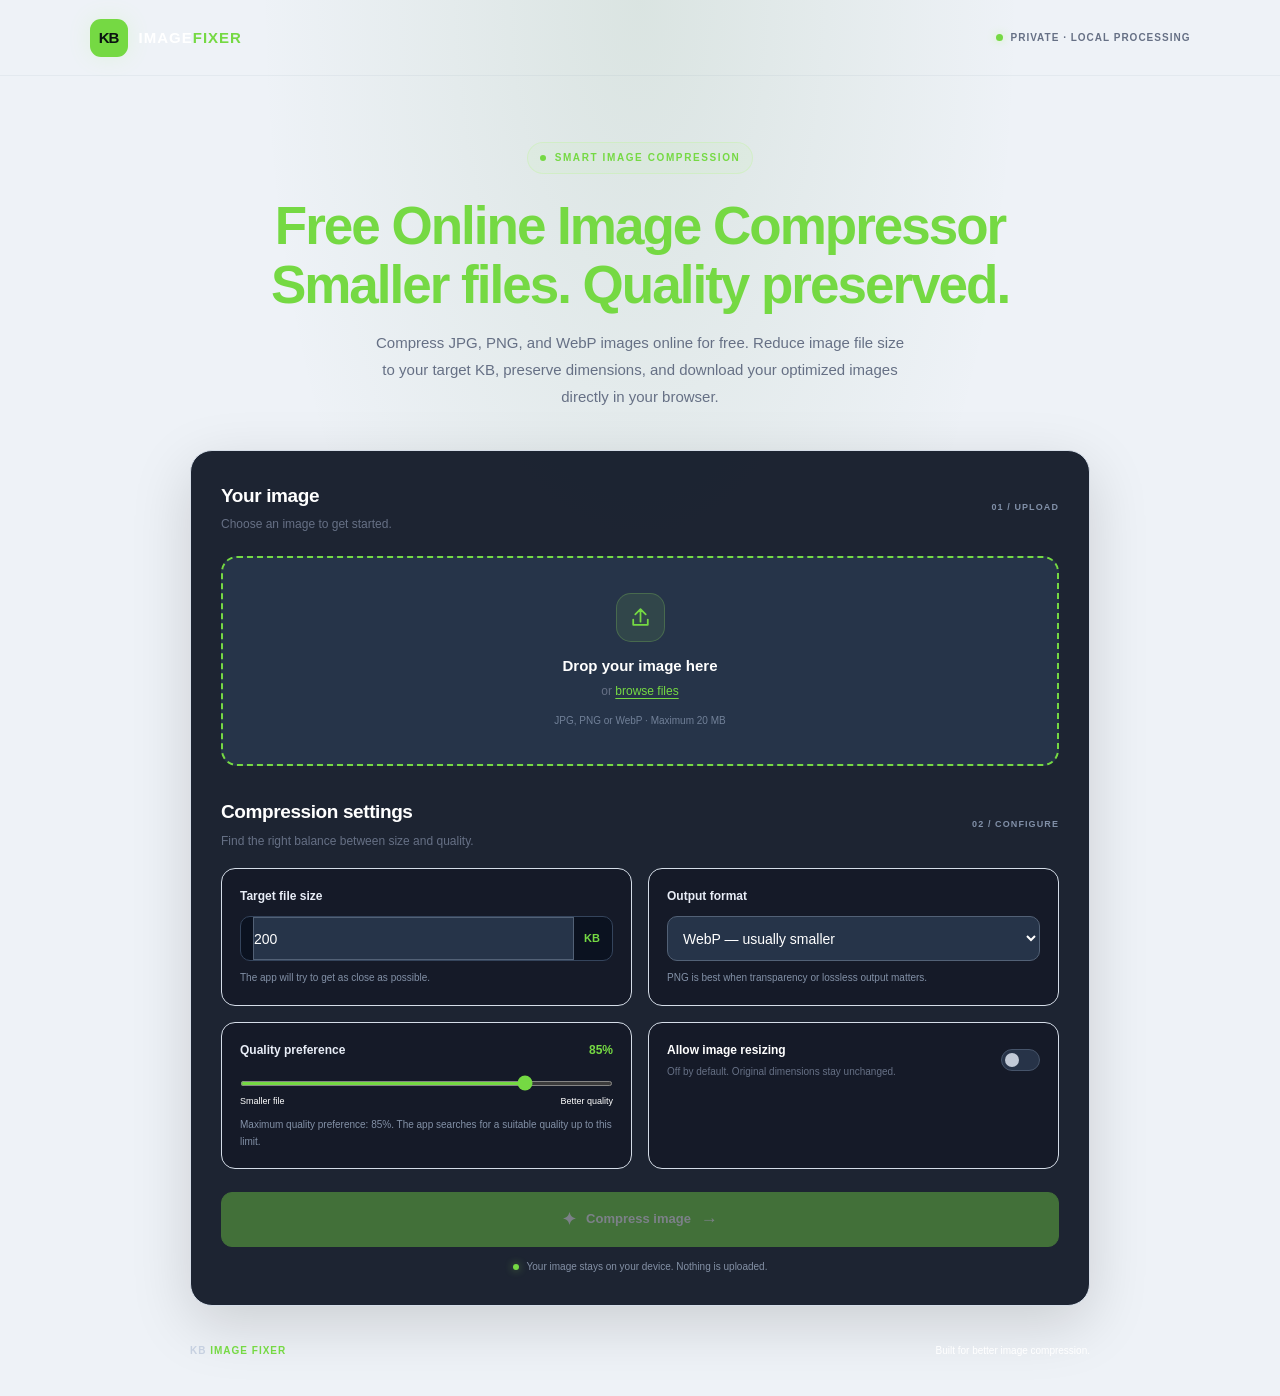
==== index.html @ eba6a5d3 "index.html" ====
<!DOCTYPE html>
<html lang="en">
<head>
  <meta property="og:title" content="KB Image Fixer - Free Online Image Compressor">
<meta property="og:description" content="Compress JPG, PNG, and WebP images for free. Reduce file size and download your images directly in your browser.">
<meta property="og:url" content="https://kbfixerofficial.netlify.app/">
<meta property="og:type" content="website">
  <meta name="description" content="KB Image Fixer is a free online image compressor that reduces JPG, PNG, and WebP file sizes to your target KB without uploading images to a server.">
  <meta charset="UTF-8">
  <meta name="viewport" content="width=device-width, initial-scale=1.0">
  <meta name="theme-color" content="#080d19">
  <title>KB Image Fixer</title>
  <link rel="stylesheet" href="style.css">
<link rel="icon" type="image/svg+xml" href="favicon.svg">
</head>
<body>
  <header class="topbar">
    <a class="brand" href="#" aria-label="KBImage Fixer home">
      <span class="brand-icon">KB</span>
      <span>IMAGE<span class="green">FIXER</span></span>
    </a>
    <span class="local-badge">
      <span class="status-dot"></span> PRIVATE · LOCAL PROCESSING
    </span>
  </header>

  <main class="container">
    <section class="hero">
      <div class="eyebrow"><span></span> SMART IMAGE COMPRESSION</div>
  <h1>Free Online Image Compressor<br><span>Smaller files. Quality preserved.</span></h1>
     <p>Compress JPG, PNG, and WebP images online for free. Reduce image file size to your target KB, preserve dimensions, and download your optimized images directly in your browser.</p>
    </section>

    <section class="workspace">
      <div class="section-heading">
        <div>
          <h2>Your image</h2>
          <p>Choose an image to get started.</p>
        </div>
        <span class="step-label">01 / UPLOAD</span>
      </div>

      <label class="dropzone" id="dropzone" for="fileInput">
        <input
          id="fileInput"
          type="file"
          accept="image/jpeg,image/png,image/webp"
          hidden
        >
        <div class="upload-icon">
          <svg viewBox="0 0 24 24" aria-hidden="true">
            <path d="M12 16V4m0 0L7 9m5-5 5 5M5 14v5h14v-5"/>
          </svg>
        </div>
        <h3>Drop your image here</h3>
        <p>or <span class="green underline">browse files</span></p>
        <span class="file-hint">JPG, PNG or WebP · Maximum 20 MB</span>
      </label>

      <div class="selected-file hidden" id="selectedFile">
        <div class="file-symbol">IMG</div>
        <div class="file-info">
          <strong id="fileName">image.jpg</strong>
          <span id="fileDetails">0 KB · 0 × 0 px</span>
        </div>
        <button class="icon-button" id="removeButton" type="button"
          aria-label="Remove selected image" title="Remove image">×</button>
      </div>

      <div class="settings-grid">
        <div class="section-heading settings-title">
          <div>
            <h2>Compression settings</h2>
            <p>Find the right balance between size and quality.</p>
          </div>
          <span class="step-label">02 / CONFIGURE</span>
        </div>

        <div class="setting-card">
          <label for="targetSize">Target file size</label>
          <div class="input-with-unit">
            <input id="targetSize" type="number" min="1" max="20000"
              value="200" step="1">
            <span>KB</span>
          </div>
          <p class="help-text">The app will try to get as close as possible.</p>
        </div>

        <div class="setting-card">
          <label for="outputFormat">Output format</label>
          <select id="outputFormat">
            <option value="image/webp">WebP — usually smaller</option>
            <option value="image/jpeg">JPEG — widely compatible</option>
            <option value="image/png">PNG — lossless</option>
          </select>
          <p class="help-text">PNG is best when transparency or lossless output matters.</p>
        </div>

        <div class="setting-card quality-card" id="qualityCard">
          <div class="label-row">
            <label for="quality">Quality preference</label>
            <span class="quality-value" id="qualityValue">85%</span>
          </div>
          <input id="quality" type="range" min="40" max="98" value="85">
          <div class="range-labels">
            <span>Smaller file</span>
            <span>Better quality</span>
          </div>
          <p class="help-text" id="qualityHelp">
            Balanced starting point. The app will search for a suitable quality.
          </p>
        </div>

        <div class="setting-card resize-card">
          <label class="toggle-row" for="allowResize">
            <span>
              <strong>Allow image resizing</strong>
              <small>Off by default. Original dimensions stay unchanged.</small>
            </span>
            <input type="checkbox" id="allowResize">
            <span class="toggle-ui" aria-hidden="true"></span>
          </label>
          <div class="resize-options hidden" id="resizeOptions">
            <label for="maxWidth">Maximum width</label>
            <div class="input-with-unit">
              <input id="maxWidth" type="number" min="100" max="12000"
                value="1920" step="100">
              <span>px</span>
            </div>
            <p class="help-text">
              Resizing is used only when necessary to help reach your target.
            </p>
          </div>
        </div>
      </div>

      <div class="warning-box hidden" id="formatWarning" role="status"></div>

      <button id="compressButton" class="primary-button" type="button" disabled>
        <span class="button-icon">✦</span>
        <span id="buttonText">Compress image</span>
        <span class="button-arrow">→</span>
      </button>
      <p class="privacy-note">
        <span class="status-dot"></span>
        Your image stays on your device. Nothing is uploaded.
      </p>
    </section>

    <section class="results hidden" id="results" aria-live="polite">
      <div class="section-heading">
        <div>
          <h2>Your compressed image</h2>
          <p id="resultSubtitle">Compression results</p>
        </div>
        <span class="step-label">03 / RESULT</span>
      </div>

      <div class="result-stats">
        <div class="stat-card">
          <span>Original size</span>
          <strong id="originalSize">—</strong>
        </div>
        <div class="stat-card highlight-stat">
          <span>Compressed size</span>
          <strong id="compressedSize">—</strong>
        </div>
        <div class="stat-card">
          <span>Size reduction</span>
          <strong id="reduction">—</strong>
        </div>
      </div>

      <div class="preview-grid">
        <div class="preview-card">
          <div class="preview-heading">
            <span>ORIGINAL</span>
            <span id="originalDimensions">—</span>
          </div>
          <div class="preview-image">
            <img id="originalPreview" alt="Original image preview">
          </div>
        </div>
        <div class="preview-card">
          <div class="preview-heading">
            <span>COMPRESSED</span>
            <span id="compressedDimensions">—</span>
          </div>
          <div class="preview-image">
            <img id="compressedPreview" alt="Compressed image preview">
          </div>
        </div>
      </div>

      <div class="result-message" id="resultMessage" role="status"></div>

      <div class="result-actions">
        <button id="downloadButton" class="primary-button" type="button">
          Download compressed image <span class="button-arrow">↓</span>
        </button>
        <button id="startOverButton" class="secondary-button" type="button">
          Try another image
        </button>
      </div>
    </section>

    <footer>
      <span class="brand-footer">KB <span class="green">IMAGE FIXER</span></span>
      <span>Built for better image compression.</span>
    </footer>
  </main>

  <script src="script.js"></script>
</body>
</html>
---- style.css ----
:root {
  --bg: #EEF2F7;
  --panel: #FFFFFF;
  --panel-light: #E4EAF2;
  --border: #D5DDE8;
  --green: #75D943;
  --text: #172033;
  --muted: #667085;
}
}

* {
  box-sizing: border-box;
}

html {
  scroll-behavior: smooth;
}

body {
  margin: 0;
  min-height: 100vh;
  background:
    radial-gradient(ellipse at 50% 0%, rgba(75, 128, 70, 0.12), transparent 42%),
    var(--bg);
  color: var(--text);
  font-family: Inter, "Segoe UI", Arial, sans-serif;
  font-size: 14px;
  line-height: 1.6;
}

button,
input,
select {
  font: inherit;
}

button {
  cursor: pointer;
}

button:focus-visible,
input:focus-visible,
select:focus-visible,
.dropzone:focus-within {
  outline: 2px solid var(--green);
  outline-offset: 3px;
}

.hidden {
  display: none !important;
}

.green {
  color: var(--green);
}

.topbar {
  height: 76px;
  padding: 0 7%;
  border-bottom: 1px solid rgba(149, 162, 183, 0.12);
  display: flex;
  justify-content: space-between;
  align-items: center;
  gap: 20px;
}

.brand {
  display: inline-flex;
  align-items: center;
  gap: 11px;
  color: var(--text);
  text-decoration: none;
  font-size: 15px;
  font-weight: 850;
  letter-spacing: 1px;
}

.brand-icon {
  width: 38px;
  height: 38px;
  display: grid;
  place-items: center;
  border-radius: 11px;
  background: var(--green);
  color: #0a1210;
  font-size: 15px;
  letter-spacing: -1px;
  box-shadow: 0 0 22px rgba(163, 255, 95, 0.15);
}

.local-badge {
  display: flex;
  align-items: center;
  gap: 8px;
  color: var(--muted);
  font-size: 10px;
  letter-spacing: 1px;
  font-weight: 700;
}

.status-dot {
  width: 7px;
  height: 7px;
  flex: 0 0 7px;
  display: inline-block;
  background: var(--green);
  border-radius: 50%;
  box-shadow: 0 0 9px rgba(163, 255, 95, 0.45);
}

.container {
  width: min(900px, 88%);
  margin: 0 auto;
}

.hero {
  text-align: center;
  padding: 66px 0 40px;
}

.eyebrow {
  display: inline-flex;
  align-items: center;
  gap: 9px;
  padding: 7px 12px;
  border: 1px solid rgba(163, 255, 95, 0.2);
  border-radius: 100px;
  background: rgba(163, 255, 95, 0.055);
  color: var(--green);
  font-size: 10px;
  font-weight: 800;
  letter-spacing: 1.6px;
}

.eyebrow span {
  width: 6px;
  height: 6px;
  border-radius: 50%;
  background: var(--green);
}

.hero h1 {
  margin: 22px 0 14px;
  font-size: clamp(35px, 6vw, 53px);
  font-weight: 850;
  line-height: 1.12;
  letter-spacing: -2px;
}

.hero h1 span {
  color: var(--green);
}

.hero > p {
  max-width: 530px;
  margin: 0 auto;
  color: var(--muted);
  font-size: 15px;
  line-height: 1.8;
}

.workspace,
.results {
  padding: 30px;
  border: 1px solid var(--border);
  border-radius: 22px;
  background: rgba(16, 24, 39, 0.94);
  box-shadow: 0 18px 60px rgba(0, 0, 0, 0.15);
}

.section-heading {
  display: flex;
  justify-content: space-between;
  align-items: center;
  gap: 15px;
  margin-bottom: 22px;
}

.section-heading h2 {
  margin: 0 0 4px;
  font-size: 19px;
  letter-spacing: -0.4px;
}

.section-heading p {
  margin: 0;
  color: var(--muted);
  font-size: 12px;
}

.step-label {
  color: #8190a8;
  font-size: 9px;
  font-weight: 800;
  letter-spacing: 1.1px;
  white-space: nowrap;
}

.dropzone {
  min-height: 210px;
  padding: 27px 18px;
  border: 1px dashed #42516b;
  border-radius: var(--radius);
  background: rgba(8, 13, 25, 0.5);
  display: flex;
  flex-direction: column;
  align-items: center;
  justify-content: center;
  text-align: center;
  cursor: pointer;
  transition: border-color 0.2s, background 0.2s, transform 0.2s;
}

.dropzone:hover,
.dropzone.dragging {
  border-color: var(--green);
  background: rgba(163, 255, 95, 0.045);
}

.dropzone.dragging {
  transform: scale(1.005);
}

.upload-icon {
  width: 49px;
  height: 49px;
  margin-bottom: 12px;
  display: grid;
  place-items: center;
  border: 1px solid rgba(163, 255, 95, 0.2);
  border-radius: 15px;
  background: rgba(163, 255, 95, 0.09);
}

.upload-icon svg {
  width: 25px;
  height: 25px;
  fill: none;
  stroke: var(--green);
  stroke-width: 1.7;
  stroke-linecap: round;
  stroke-linejoin: round;
}

.dropzone h3 {
  margin: 0;
  font-size: 15px;
}

.dropzone p {
  margin: 4px 0 12px;
  color: var(--muted);
  font-size: 12px;
}

.underline {
  text-decoration: underline;
  text-underline-offset: 3px;
}

.file-hint {
  color: #718098;
  font-size: 10px;
}

.selected-file {
  display: flex;
  align-items: center;
  gap: 12px;
  margin-top: 13px;
  padding: 13px;
  border: 1px solid var(--border);
  border-radius: 12px;
  background: var(--panel-light);
}

.file-symbol {
  width: 39px;
  height: 39px;
  display: grid;
  place-items: center;
  border-radius: 10px;
  background: rgba(163, 255, 95, 0.1);
  color: var(--green);
  font-size: 10px;
  font-weight: 850;
}

.file-info {
  min-width: 0;
  flex: 1;
  display: flex;
  flex-direction: column;
}

.file-info strong {
  overflow-wrap: anywhere;
  font-size: 12px;
}

.file-info span {
  color: var(--muted);
  font-size: 11px;
}

.icon-button {
  width: 32px;
  height: 32px;
  border: 1px solid var(--border);
  border-radius: 9px;
  background: transparent;
  color: var(--muted);
  font-size: 22px;
  line-height: 1;
}

.icon-button:hover {
  border-color: var(--danger);
  color: var(--danger);
}

.settings-grid {
  display: grid;
  grid-template-columns: repeat(2, minmax(0, 1fr));
  gap: 16px;
  margin-top: 31px;
}

.settings-title {
  grid-column: 1 / -1;
  margin: 0 0 1px;
}

.setting-card {
  min-width: 0;
  padding: 18px;
  border: 1px solid var(--border);
  border-radius: 14px;
  background: rgba(8, 13, 25, 0.38);
}

.setting-card > label,
.setting-card > .label-row > label,
.resize-options > label {
  display: block;
  margin-bottom: 10px;
  color: #e8edf7;
  font-size: 12px;
  font-weight: 750;
}

.input-with-unit {
  display: flex;
  align-items: center;
  gap: 10px;
  padding: 0 12px;
  border: 1px solid #34445c;
  border-radius: 10px;
  background: #0b1220;
}

.input-with-unit:focus-within {
  border-color: var(--green);
}

.input-with-unit input {
  width: 100%;
  min-width: 0;
  height: 43px;
  padding: 0;
  border: none;
  outline: none;
  background: transparent;
  color: var(--text);
  font-size: 14px;
}

.input-with-unit input:focus-visible {
  outline: none;
}

.input-with-unit span {
  color: var(--green);
  font-size: 11px;
  font-weight: 800;
}

select {
  width: 100%;
  min-height: 45px;
  padding: 0 11px;
  border: 1px solid #34445c;
  border-radius: 10px;
  background: #0b1220;
  color: var(--text);
  font-size: 12px;
}

select option {
  background: #101827;
}

.help-text {
  margin: 9px 0 0;
  color: #8391a7;
  font-size: 10px;
  line-height: 1.65;
}

.label-row {
  display: flex;
  justify-content: space-between;
  align-items: center;
  gap: 10px;
}

.label-row label {
  margin-bottom: 10px;
}

.quality-value {
  margin-bottom: 10px;
  color: var(--green);
  font-size: 12px;
  font-weight: 850;
}

input[type="range"] {
  width: 100%;
  height: 5px;
  margin: 8px 0;
  border-radius: 10px;
  accent-color: var(--green);
  cursor: pointer;
}

.range-labels {
  display: flex;
  justify-content: space-between;
  gap: 10px;
  color: #8491a6;
  font-size: 9px;
}

.toggle-row {
  display: flex !important;
  align-items: center;
  justify-content: space-between;
  gap: 12px;
  margin: 0 !important;
  cursor: pointer;
}

.toggle-row > span:first-child {
  min-width: 0;
}

.toggle-row strong,
.toggle-row small {
  display: block;
}

.toggle-row strong {
  font-size: 12px;
}

.toggle-row small {
  margin-top: 4px;
  color: var(--muted);
  font-size: 10px;
  line-height: 1.6;
  font-weight: 400;
}

.toggle-row input {
  position: absolute;
  width: 1px;
  height: 1px;
  opacity: 0;
}

.toggle-ui {
  position: relative;
  width: 39px;
  height: 22px;
  flex: 0 0 39px;
  border: 1px solid #46546a;
  border-radius: 30px;
  background: #273348;
  transition: background 0.2s;
}

.toggle-ui::after {
  position: absolute;
  top: 3px;
  left: 3px;
  width: 14px;
  height: 14px;
  border-radius: 50%;
  background: #c2cad7;
  content: "";
  transition: transform 0.2s, background 0.2s;
}

.toggle-row input:checked + .toggle-ui {
  border-color: var(--green);
  background: rgba(163, 255, 95, 0.23);
}

.toggle-row input:checked + .toggle-ui::after {
  transform: translateX(17px);
  background: var(--green);
}

.toggle-row input:focus-visible + .toggle-ui {
  outline: 2px solid var(--green);
  outline-offset: 3px;
}

.resize-options {
  margin-top: 18px;
  padding-top: 15px;
  border-top: 1px solid var(--border);
}

.warning-box {
  margin-top: 17px;
  padding: 12px 14px;
  border: 1px solid rgba(255, 191, 92, 0.25);
  border-radius: 10px;
  background: rgba(255, 191, 92, 0.07);
  color: #ffd18c;
  font-size: 11px;
  line-height: 1.7;
}

.warning-box.error {
  border-color: rgba(255, 119, 127, 0.3);
  background: rgba(255, 119, 127, 0.07);
  color: #ffadb2;
}

.primary-button {
  width: 100%;
  min-height: 51px;
  padding: 13px 18px;
  border: 1px solid var(--green);
  border-radius: 11px;
  background: var(--green);
  color: #0b1408;
  display: flex;
  align-items: center;
  justify-content: center;
  gap: 10px;
  font-size: 13px;
  font-weight: 850;
  transition: background 0.2s, box-shadow 0.2s, transform 0.2s;
}

#compressButton {
  margin-top: 23px;
}

.primary-button:not(:disabled):hover {
  background: #b6ff85;
  box-shadow: 0 0 25px rgba(163, 255, 95, 0.15);
  transform: translateY(-1px);
}

.primary-button:disabled {
  opacity: 0.42;
  cursor: not-allowed;
}

.button-icon {
  font-size: 17px;
}

.button-arrow {
  font-size: 17px;
}

.privacy-note {
  margin: 12px 0 0;
  display: flex;
  align-items: center;
  justify-content: center;
  gap: 8px;
  color: #8491a6;
  font-size: 10px;
}

.privacy-note .status-dot {
  width: 6px;
  height: 6px;
  flex-basis: 6px;
}

.results {
  margin-top: 22px;
}

.result-stats {
  display: grid;
  grid-template-columns: repeat(3, minmax(0, 1fr));
  gap: 12px;
  margin-bottom: 20px;
}

.stat-card {
  min-width: 0;
  padding: 16px 13px;
  border: 1px solid var(--border);
  border-radius: 12px;
  background: rgba(8, 13, 25, 0.38);
}

.stat-card span {
  display: block;
  color: var(--muted);
  font-size: 10px;
}

.stat-card strong {
  display: block;
  margin-top: 5px;
  overflow-wrap: anywhere;
  font-size: clamp(17px, 3vw, 22px);
  font-weight: 850;
}

.highlight-stat {
  border-color: rgba(163, 255, 95, 0.28);
  background: rgba(163, 255, 95, 0.055);
}

.highlight-stat strong,
#reduction {
  color: var(--green);
}

.preview-grid {
  display: grid;
  grid-template-columns: repeat(2, minmax(0, 1fr));
  gap: 14px;
}

.preview-card {
  min-width: 0;
  overflow: hidden;
  border: 1px solid var(--border);
  border-radius: 12px;
  background: #0b1220;
}

.preview-heading {
  min-height: 43px;
  padding: 10px 12px;
  display: flex;
  justify-content: space-between;
  align-items: center;
  gap: 8px;
  border-bottom: 1px solid var(--border);
}

.preview-heading span:first-child {
  color: #aab6c9;
  font-size: 9px;
  font-weight: 850;
  letter-spacing: 1px;
}

.preview-heading span:last-child {
  color: var(--muted);
  font-size: 9px;
  text-align: right;
}

.preview-image {
  min-height: 190px;
  padding: 12px;
  display: grid;
  place-items: center;
  background-color: #101827;
  background-image:
    linear-gradient(45deg, #182337 25%, transparent 25%),
    linear-gradient(-45deg, #182337 25%, transparent 25%),
    linear-gradient(45deg, transparent 75%, #182337 75%),
    linear-gradient(-45deg, transparent 75%, #182337 75%);
  background-size: 20px 20px;
  background-position: 0 0, 0 10px, 10px -10px, -10px 0;
}

.preview-image img {
  display: block;
  max-width: 100%;
  max-height: 300px;
  object-fit: contain;
}

.result-message {
  margin-top: 17px;
  padding: 13px 15px;
  border: 1px solid var(--border);
  border-radius: 10px;
  background: rgba(8, 13, 25, 0.4);
  color: #c0cada;
  font-size: 11px;
  line-height: 1.75;
  overflow-wrap: anywhere;
}

.result-message.success {
  border-color: rgba(163, 255, 95, 0.24);
}

.result-message.warning {
  border-color: rgba(255, 191, 92, 0.3);
  color: #ffd18c;
}

.result-message.error {
  border-color: rgba(255, 119, 127, 0.3);
  color: #ffadb2;
}

.result-actions {
  display: grid;
  gap: 11px;
  margin-top: 16px;
}

.secondary-button {
  width: 100%;
  min-height: 45px;
  padding: 11px 15px;
  border: 1px solid var(--border);
  border-radius: 10px;
  background: transparent;
  color: #d7deeb;
  font-size: 12px;
  font-weight: 700;
  transition: border-color 0.2s, background 0.2s;
}

.secondary-button:hover {
  border-color: var(--green);
  background: rgba(163, 255, 95, 0.04);
}

footer {
  min-height: 90px;
  display: flex;
  align-items: center;
  justify-content: space-between;
  gap: 15px;
  color: #718098;
  font-size: 10px;
}

.brand-footer {
  color: #c6d0e0;
  font-weight: 850;
  letter-spacing: 1px;
}

@media (max-width: 650px) {
  .topbar {
    height: 66px;
    padding: 0 5%;
  }

  .brand {
    gap: 8px;
    font-size: 12px;
  }

  .brand-icon {
    width: 33px;
    height: 33px;
  }

  .local-badge {
    font-size: 8px;
    letter-spacing: 0.4px;
  }

  .container {
    width: 92%;
  }

  .hero {
    padding: 46px 0 28px;
  }

  .hero h1 {
    letter-spacing: -1.5px;
  }

  .hero > p {
    font-size: 13px;
  }

  .workspace,
  .results {
    padding: 20px 15px;
    border-radius: 16px;
  }

  .settings-grid {
    grid-template-columns: 1fr;
    gap: 12px;
  }

  .settings-title {
    grid-column: auto;
  }

  .section-heading {
    align-items: flex-start;
  }

  .step-label {
    padding-top: 5px;
    font-size: 8px;
  }

  .result-stats {
    gap: 7px;
  }

  .stat-card {
    padding: 12px 8px;
  }

  .stat-card span {
    font-size: 9px;
  }

  .stat-card strong {
    font-size: 16px;
  }

  .preview-grid {
    grid-template-columns: 1fr;
  }

  .preview-image {
    min-height: 150px;
  }

  footer {
    font-size: 9px;
  }
}

@media (prefers-reduced-motion: reduce) {
  *,
  *::before,
  *::after {
    scroll-behavior: auto !important;
    transition-duration: 0.01ms !important;
  }
}


/* KB Image Fixer — Light Studio button fixes */

button,
input[type="button"],
input[type="submit"],
select {
  background-color: #FFFFFF;
  color: #172033;
  border-color: #D5DDE8;
}

/* Upload area */
#dropzone {
  background-color: #FFFFFF;
  color: #172033;
  border-color: #C9D4E2;
}

/* Input fields and settings */
input,
textarea {
  background-color: #E4EAF2;
  color: #172033;
  border-color: #D5DDE8;
}

/* Secondary buttons */
#removeButton,
#startOverButton {
  background-color: #FFFFFF;
  color: #172033;
  border-color: #D5DDE8;
}

/* Keep the main compression button green */
#compressButton,
#downloadButton {
  background-color: #75D943;
  color: #172033;
  border-color: #75D943;
}

/* Hover effects */
button:hover {
  filter: brightness(0.96);
}

/* Placeholder text */
input::placeholder,
textarea::placeholder {
  color: #667085;
}

/* Fix remaining dark buttons — Light Studio theme */

button,
.button,
.btn,
.secondary-button,
.ghost-button,
input[type="button"],
input[type="submit"] {
  background: #FFFFFF;
  color: #172033;
  border: 1px solid #D5DDE8;
}

/* Green primary actions */
#compressButton,
#downloadButton,
button.primary,
.button-primary {
  background: #75D943;
  color: #172033;
  border-color: #75D943;
}

/* Disabled buttons */
button:disabled,
input:disabled {
  background: #E4EAF2;
  color: #667085;
  border-color: #D5DDE8;
  cursor: not-allowed;
}

/* Smooth hover */
button:not(:disabled):hover,
input[type="button"]:hover,
input[type="submit"]:hover {
  filter: brightness(0.96);
}

/* Fix Target File Size input visibility */
#targetSize {
  background-color: #FFFFFF !important;
  color: #172033 !important;
  border: 1px solid #AAB7C8 !important;
  caret-color: #172033 !important;
}

#targetSize:focus {
  background-color: #FFFFFF !important;
  color: #172033 !important;
  border-color: #75D943 !important;
  outline: 2px solid rgba(117, 217, 67, 0.25);
}

#targetSize::placeholder {
  color: #667085 !important;
  opacity: 1;
}
/* KB Image Fixer — White Text Theme */

/* Default text everywhere */
body,
body * {
  color: #FFFFFF;
}

/* Keep the main title unchanged */
h1 {
  color: #75D943;
}

/* Dark backgrounds for readable white text */
input,
textarea,
select,
#targetSize,
#maxWidth {
  background-color: #263449 !important;
  color: #FFFFFF !important;
  caret-color: #FFFFFF !important;
  border-color: #526176 !important;
}

/* Placeholder text */
input::placeholder,
textarea::placeholder {
  color: #D0D7E2 !important;
  opacity: 1;
}

/* Buttons */
button,
.button,
.btn,
input[type="button"],
input[type="submit"] {
  background-color: #263449;
  color: #FFFFFF !important;
  border-color: #526176;
}

/* Main action buttons stay green */
#compressButton,
#downloadButton {
  background-color: #75D943 !important;
  color: #172033 !important;
  border-color: #75D943 !important;
}

/* Upload area */
#dropzone {
  background-color: #263449 !important;
  color: #FFFFFF !important;
}

/* Keep text visible when fields are selected */
input:focus,
textarea:focus,
select:focus {
  color: #FFFFFF !important;
  border-color: #75D943 !important;
}

/* KB Image Fixer — Upload and Preview Polish */

/* Upload area */
#dropzone {
  background: #263449 !important;
  color: #FFFFFF !important;
  border: 2px dashed #75D943 !important;
  border-radius: 16px;
  padding: 28px 20px;
  transition: border-color 0.2s ease, background 0.2s ease;
  cursor: pointer;
}

/* Upload hover effect */
#dropzone:hover {
  background: #31435A !important;
  border-color: #8BEB5D !important;
}

/* Selected file information */
#selectedFile {
  color: #FFFFFF !important;
}

/* Image previews */
#originalPreview,
#compressedPreview {
  display: block;
  max-width: 100%;
  height: auto;
  object-fit: contain;
  border-radius: 12px;
  background: #263449;
  border: 1px solid #526176;
}

/* Preview images when their surrounding area is dark */
#originalPreview,
#compressedPreview {
  padding: 4px;
}

/* Keep image information readable */
#fileName,
#fileDetails,
#originalDimensions,
#compressedDimensions,
#originalSize,
#compressedSize,
#reduction {
  color: #FFFFFF !important;
}

/* KB Image Fixer — Results Dashboard Polish */

#results {
  color: #FFFFFF !important;
}

/* Result values */
#originalSize,
#compressedSize,
#reduction,
#originalDimensions,
#compressedDimensions,
#resultSubtitle,
#resultMessage {
  color: #FFFFFF !important;
}

/* Results cards */
#results > div {
  border-radius: 14px;
}

/* Green savings highlight */
#reduction {
  color: #75D943 !important;
  font-weight: 800;
}

/* Download and Start Over buttons */
#downloadButton,
#startOverButton {
  border-radius: 10px;
  padding: 12px 20px;
  font-weight: 700;
  cursor: pointer;
  transition: transform 0.15s ease, filter 0.15s ease;
}

/* Download button */
#downloadButton {
  background: #75D943 !important;
  color: #172033 !important;
  border: 1px solid #75D943 !important;
}

/* Start Over button */
#startOverButton {
  background: #263449 !important;
  color: #FFFFFF !important;
  border: 1px solid #526176 !important;
}

/* Small hover animation */
#downloadButton:hover,
#startOverButton:hover {
  transform: translateY(-2px);
  filter: brightness(1.05);
}

/* KB Image Fixer — Responsive Layout */

* {
  box-sizing: border-box;
}

img {
  max-width: 100%;
  height: auto;
}

input,
select,
textarea,
button {
  max-width: 100%;
  font: inherit;
}

#targetSize,
#maxWidth {
  width: 100%;
  min-width: 0;
}

/* Image previews */
#originalPreview,
#compressedPreview {
  max-width: 100%;
  height: auto;
}

/* Tablets and smaller screens */
@media (max-width: 768px) {
  body {
    overflow-x: hidden;
  }

  #results {
    width: 100%;
    min-width: 0;
  }

  #compressButton,
  #downloadButton,
  #startOverButton {
    min-height: 44px;
  }
}

/* Mobile phones */
@media (max-width: 480px) {
  body {
    font-size: 14px;
  }

  #dropzone {
    padding: 22px 12px;
  }

  #compressButton,
  #downloadButton,
  #startOverButton {
    width: 100%;
    padding: 12px 14px;
  }
}
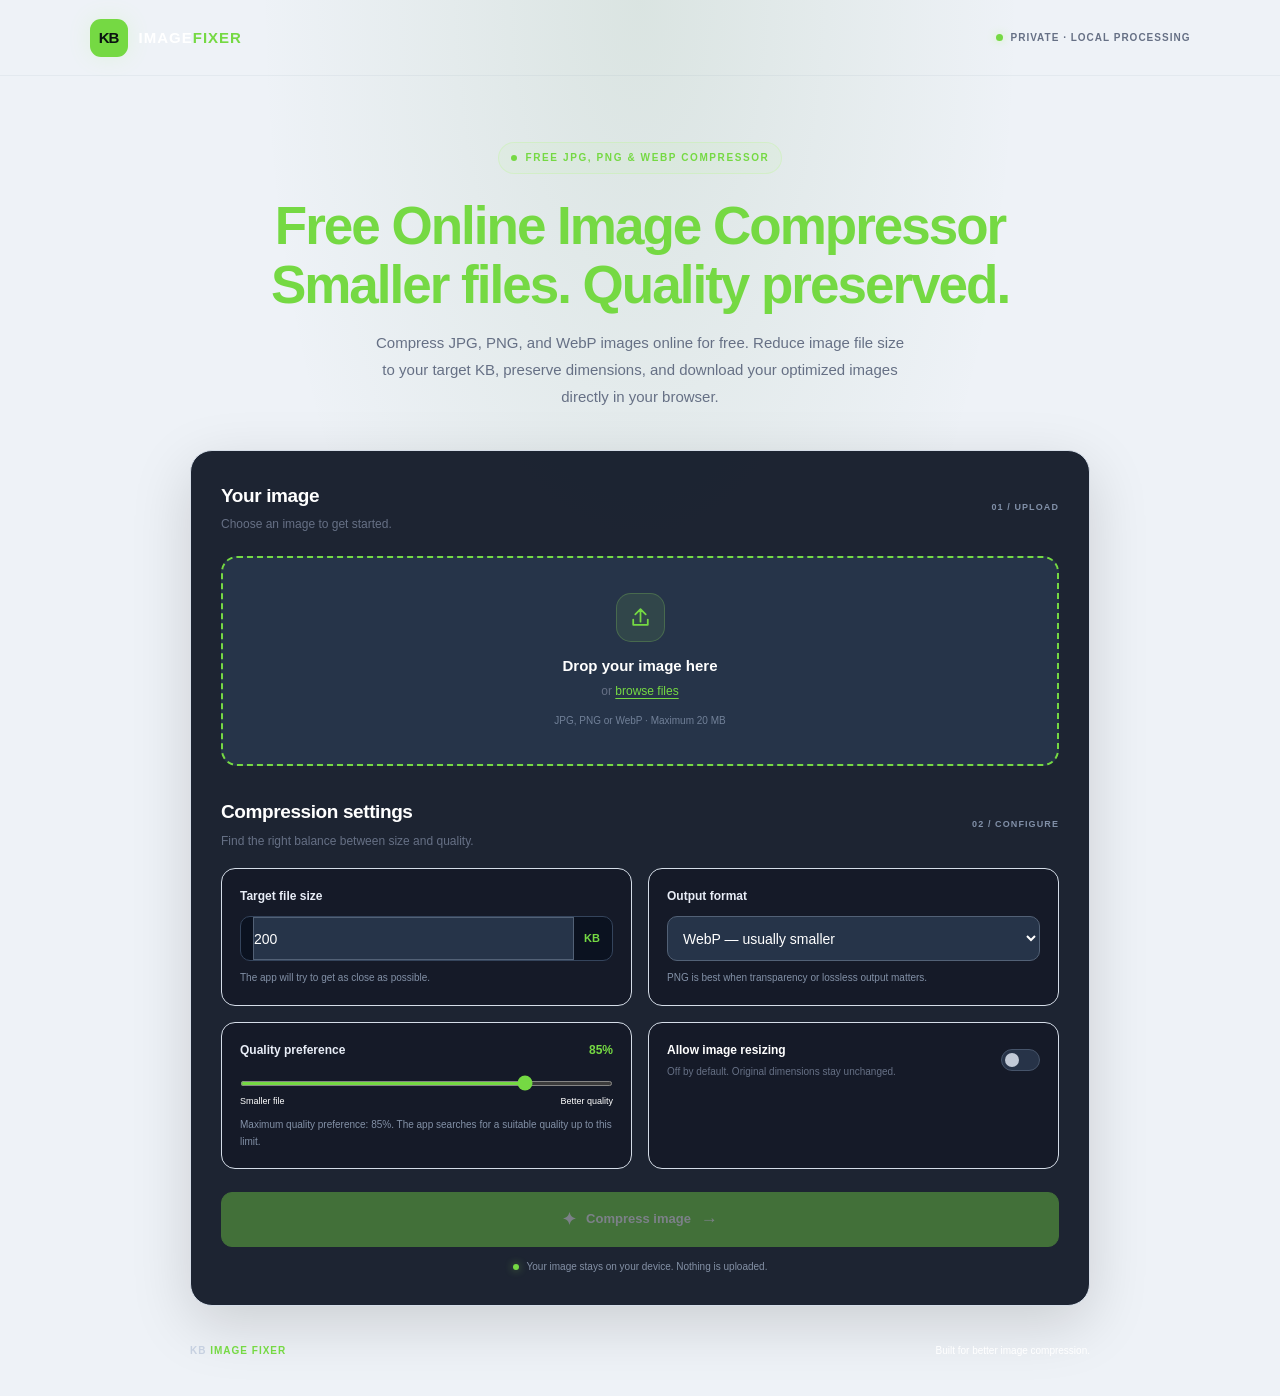
==== commit 06a83b61: "index.html" ====
--- a/index.html
+++ b/index.html
@@ -27,7 +27,7 @@
 
   <main class="container">
     <section class="hero">
-      <div class="eyebrow"><span></span> SMART IMAGE COMPRESSION</div>
+      <div class="eyebrow"><span></span> FREE JPG, PNG & WEBP COMPRESSOR</div>
   <h1>Free Online Image Compressor<br><span>Smaller files. Quality preserved.</span></h1>
      <p>Compress JPG, PNG, and WebP images online for free. Reduce image file size to your target KB, preserve dimensions, and download your optimized images directly in your browser.</p>
     </section>
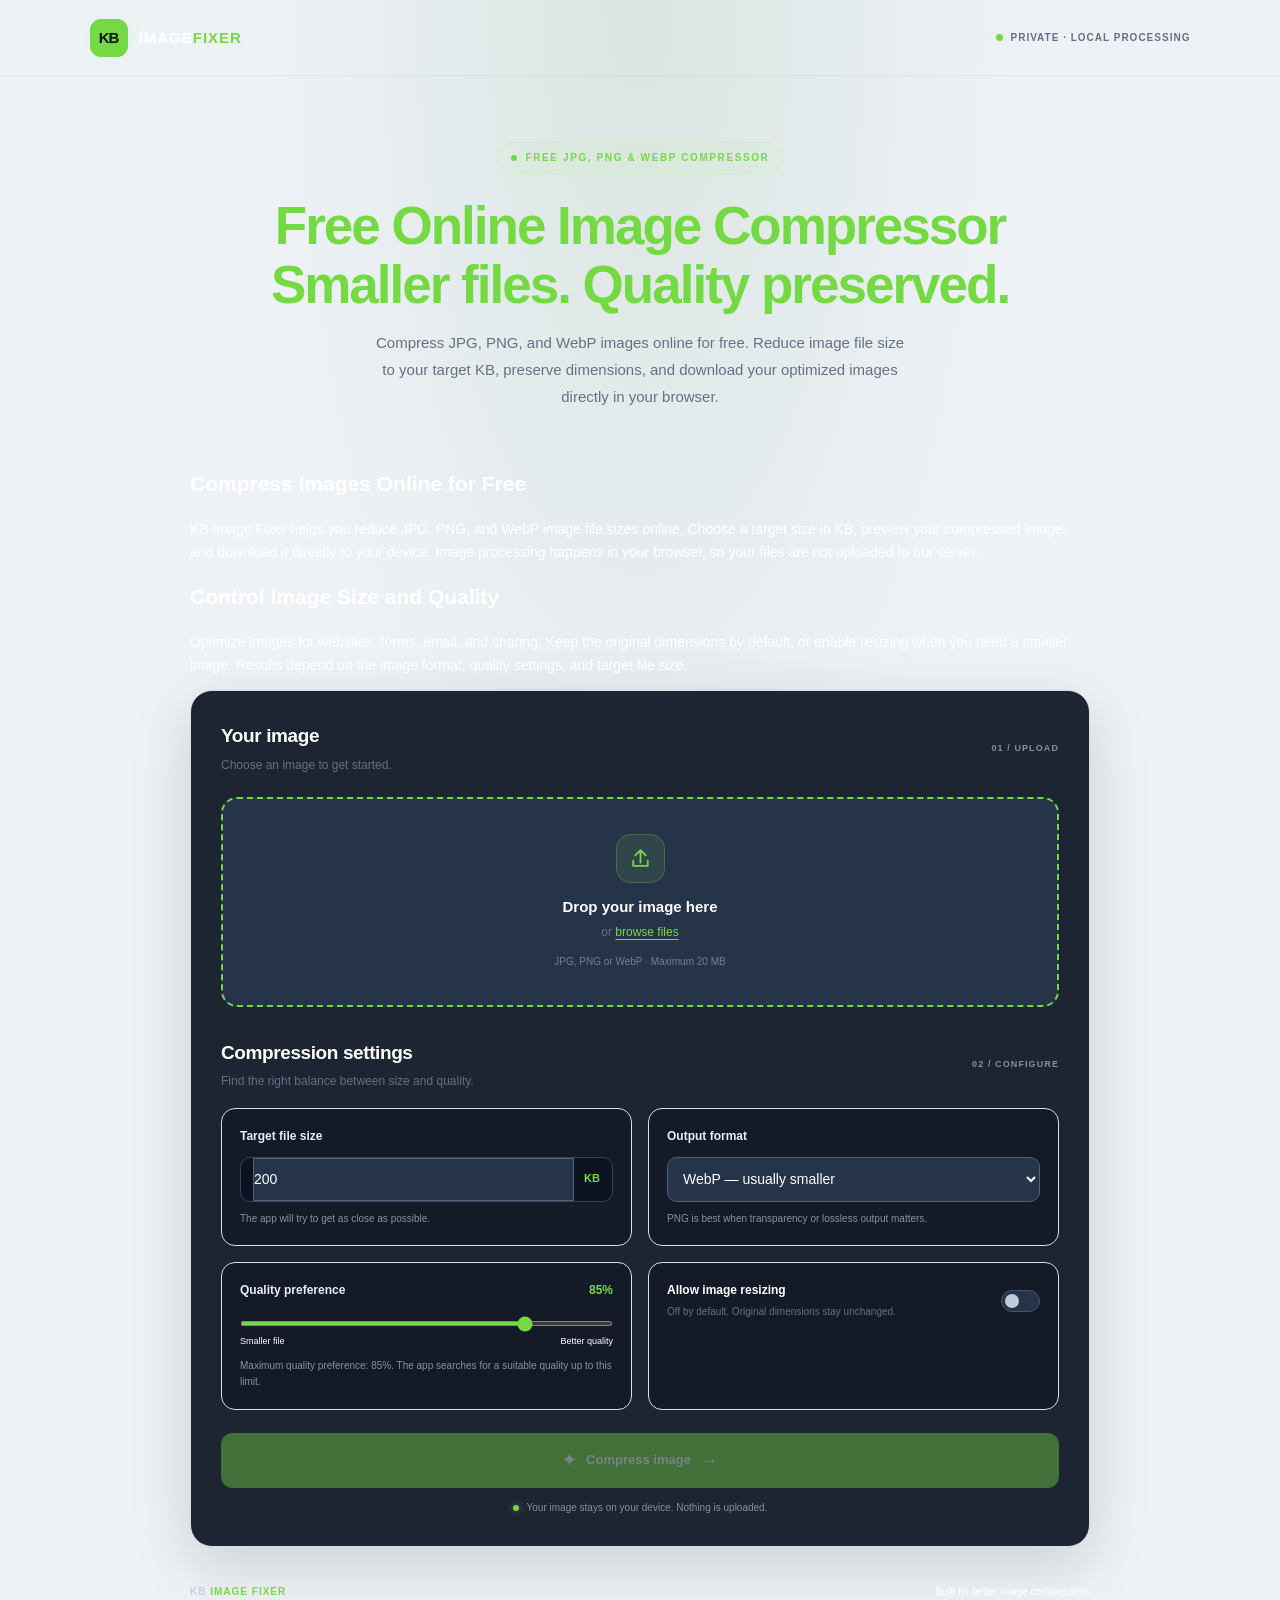
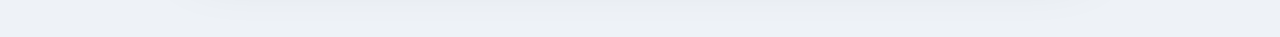
==== commit a32f1cb1: "index.html" ====
--- a/index.html
+++ b/index.html
@@ -6,11 +6,11 @@
 <meta property="og:description" content="Compress JPG, PNG, and WebP images for free. Reduce file size and download your images directly in your browser.">
 <meta property="og:url" content="https://kbfixerofficial.netlify.app/">
 <meta property="og:type" content="website">
-  <meta name="description" content="KB Image Fixer is a free online image compressor that reduces JPG, PNG, and WebP file sizes to your target KB without uploading images to a server.">
+<meta name="description" content="Compress JPG, PNG, and WebP images online for free with KB Image Fixer. Set a target size in KB, preserve image dimensions, and download optimized images directly in your browser.">
   <meta charset="UTF-8">
   <meta name="viewport" content="width=device-width, initial-scale=1.0">
   <meta name="theme-color" content="#080d19">
-  <title>KB Image Fixer</title>
+<title>Free Image Compressor Online | KB Image Fixer</title>
   <link rel="stylesheet" href="style.css">
 <link rel="icon" type="image/svg+xml" href="favicon.svg">
 </head>
@@ -31,6 +31,13 @@
   <h1>Free Online Image Compressor<br><span>Smaller files. Quality preserved.</span></h1>
      <p>Compress JPG, PNG, and WebP images online for free. Reduce image file size to your target KB, preserve dimensions, and download your optimized images directly in your browser.</p>
     </section>
+    <section class="seo-info">
+  <h2>Compress Images Online for Free</h2>
+  <p>KB Image Fixer helps you reduce JPG, PNG, and WebP image file sizes online. Choose a target size in KB, preview your compressed image, and download it directly to your device. Image processing happens in your browser, so your files are not uploaded to our server.</p>
+
+  <h2>Control Image Size and Quality</h2>
+  <p>Optimize images for websites, forms, email, and sharing. Keep the original dimensions by default, or enable resizing when you need a smaller image. Results depend on the image format, quality settings, and target file size.</p>
+</section>
 
     <section class="workspace">
       <div class="section-heading">
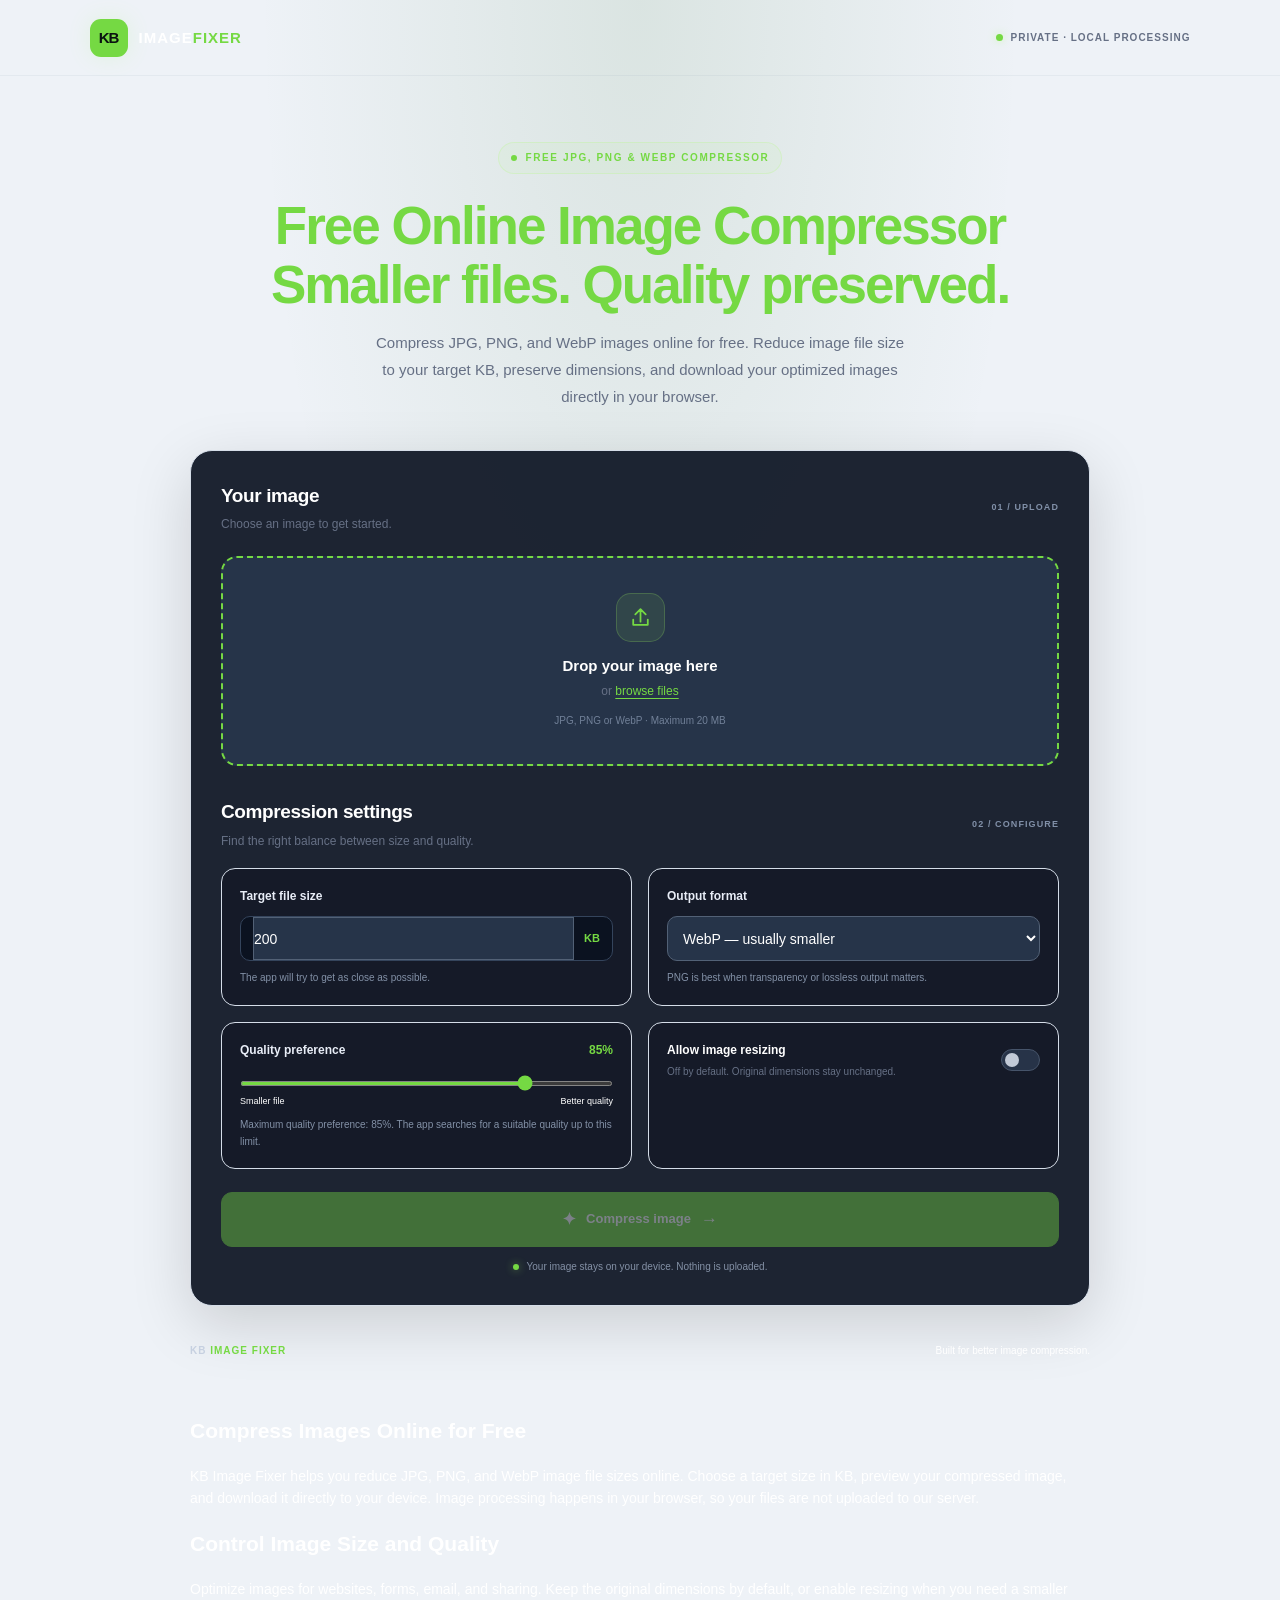
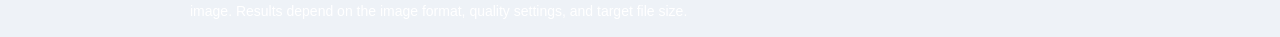
==== commit bef9beff: "Update index.html" ====
--- a/index.html
+++ b/index.html
@@ -31,13 +31,6 @@
   <h1>Free Online Image Compressor<br><span>Smaller files. Quality preserved.</span></h1>
      <p>Compress JPG, PNG, and WebP images online for free. Reduce image file size to your target KB, preserve dimensions, and download your optimized images directly in your browser.</p>
     </section>
-    <section class="seo-info">
-  <h2>Compress Images Online for Free</h2>
-  <p>KB Image Fixer helps you reduce JPG, PNG, and WebP image file sizes online. Choose a target size in KB, preview your compressed image, and download it directly to your device. Image processing happens in your browser, so your files are not uploaded to our server.</p>
-
-  <h2>Control Image Size and Quality</h2>
-  <p>Optimize images for websites, forms, email, and sharing. Keep the original dimensions by default, or enable resizing when you need a smaller image. Results depend on the image format, quality settings, and target file size.</p>
-</section>
 
     <section class="workspace">
       <div class="section-heading">
@@ -216,6 +209,14 @@
       <span class="brand-footer">KB <span class="green">IMAGE FIXER</span></span>
       <span>Built for better image compression.</span>
     </footer>
+
+     <section class="seo-info">
+  <h2>Compress Images Online for Free</h2>
+  <p>KB Image Fixer helps you reduce JPG, PNG, and WebP image file sizes online. Choose a target size in KB, preview your compressed image, and download it directly to your device. Image processing happens in your browser, so your files are not uploaded to our server.</p>
+
+  <h2>Control Image Size and Quality</h2>
+  <p>Optimize images for websites, forms, email, and sharing. Keep the original dimensions by default, or enable resizing when you need a smaller image. Results depend on the image format, quality settings, and target file size.</p>
+</section>
   </main>
 
   <script src="script.js"></script>
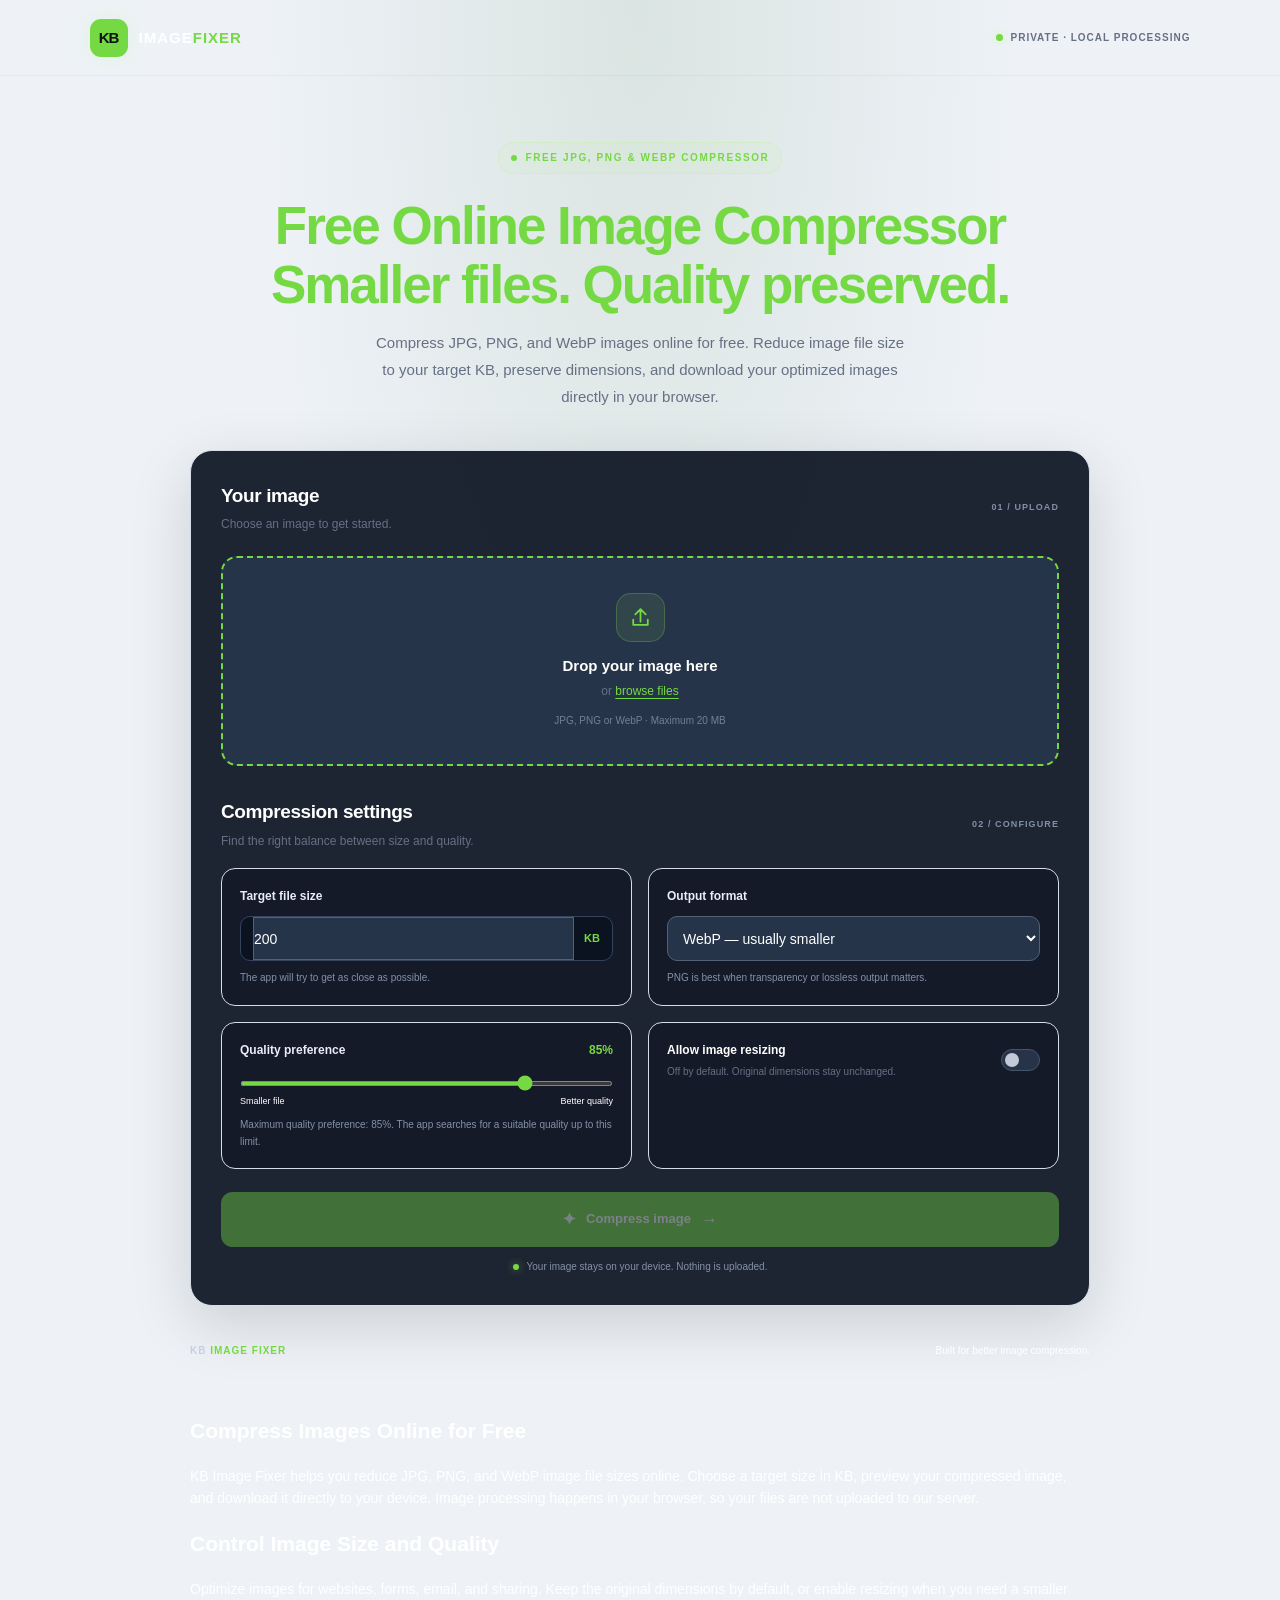
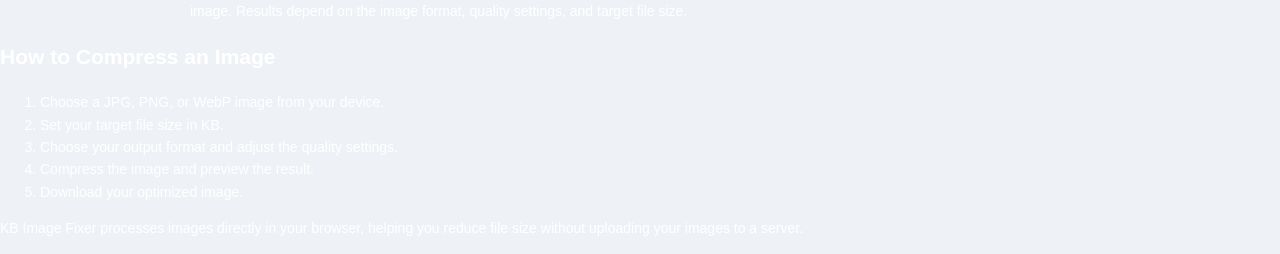
==== commit 60db9138: "Update index.html" ====
--- a/index.html
+++ b/index.html
@@ -221,4 +221,18 @@
 
   <script src="script.js"></script>
 </body>
+
+  
+<section class="seo-info">
+  <h2>How to Compress an Image</h2>
+  <ol>
+    <li>Choose a JPG, PNG, or WebP image from your device.</li>
+    <li>Set your target file size in KB.</li>
+    <li>Choose your output format and adjust the quality settings.</li>
+    <li>Compress the image and preview the result.</li>
+    <li>Download your optimized image.</li>
+  </ol>
+  <p>KB Image Fixer processes images directly in your browser, helping you reduce file size without uploading your images to a server.</p>
+</section>
+
 </html>
